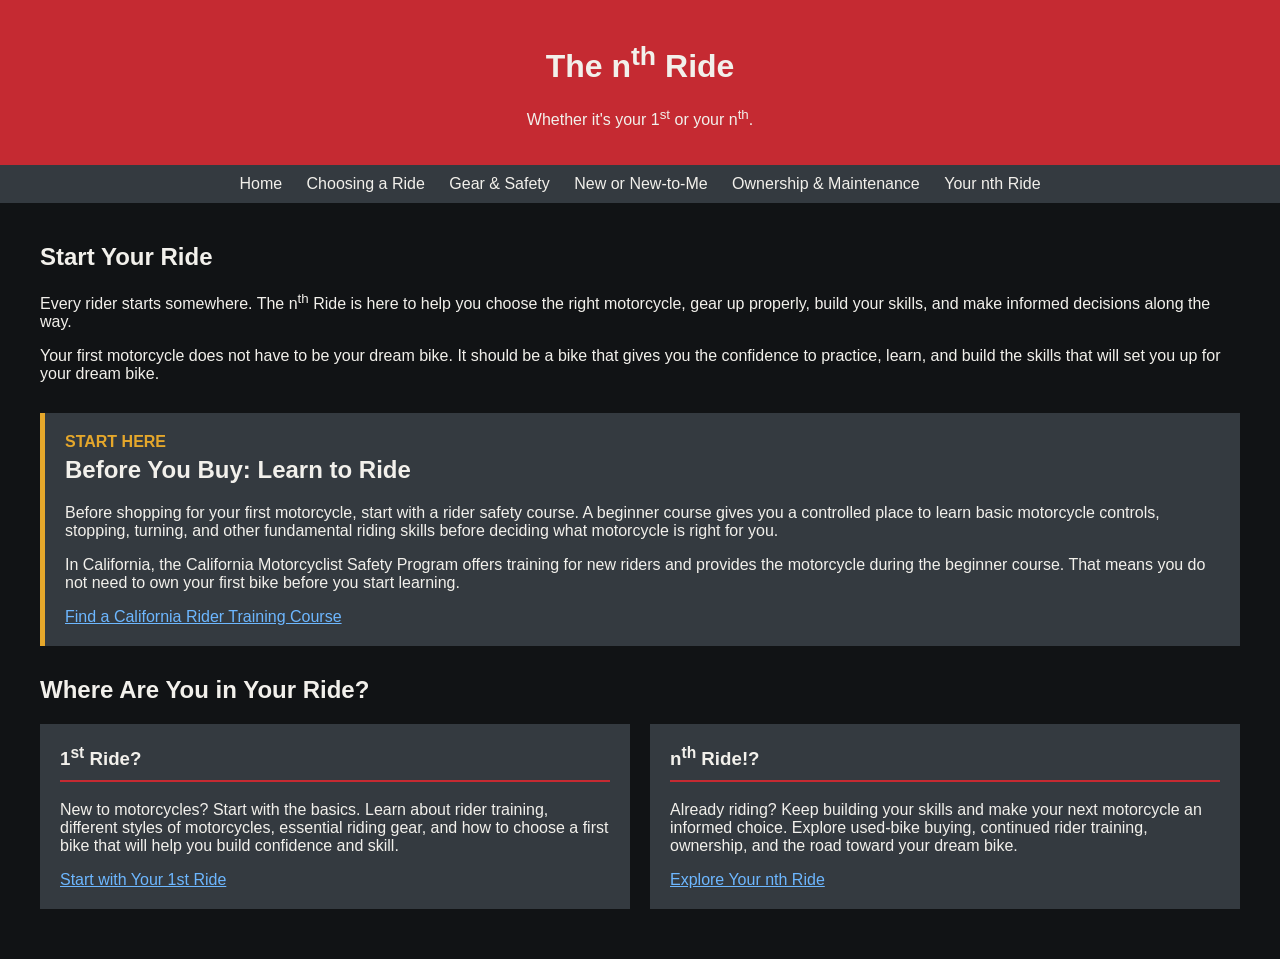
==== index.html @ 26aaca95 "Add files via upload" ====
<!DOCTYPE html>
<html lang="en">

<head>
    <title>The nth Ride</title>
    <meta charset="utf-8">
    <meta name="viewport" content="width=device-width, initial-scale=1.0">
    <link rel="stylesheet" href="css/nthride.css">
</head>

<body>

    <header>
        <h1>The n<sup>th</sup> Ride</h1>
        <p>Whether it's your 1<sup>st</sup> or your n<sup>th</sup>.</p>
    </header>

    <nav>
        <a href="index.html">Home</a>
        <a href="rides.html">Choosing a Ride</a>
        <a href="gear.html">Gear &amp; Safety</a>
        <a href="used.html">New or New-to-Me</a>
        <a href="maintenance.html">Ownership &amp; Maintenance</a>
        <a href="nthride.html">Your nth Ride</a>
    </nav>

    <main>

        <section>
            <h2>Start Your Ride</h2>

            <p>
                Every rider starts somewhere. The n<sup>th</sup> Ride is here to help
                you choose the right motorcycle, gear up properly, build your skills,
                and make informed decisions along the way.
            </p>

            <p>
                Your first motorcycle does not have to be your dream bike. It should
                be a bike that gives you the confidence to practice, learn, and build
                the skills that will set you up for your dream bike.
            </p>
        </section>

        <section class="start-here">
            <p class="step-label">START HERE</p>

            <h2>Before You Buy: Learn to Ride</h2>

            <p>
                Before shopping for your first motorcycle, start with a rider safety
                course. A beginner course gives you a controlled place to learn basic
                motorcycle controls, stopping, turning, and other fundamental riding
                skills before deciding what motorcycle is right for you.
            </p>

            <p>
                In California, the California Motorcyclist Safety Program offers
                training for new riders and provides the motorcycle during the
                beginner course. That means you do not need to own your first bike
                before you start learning.
            </p>

            <a href="https://motorcyclesafetyca.com/new-riders/">
                Find a California Rider Training Course
            </a>
        </section>

        <section class="ride-paths">
            <h2>Where Are You in Your Ride?</h2>

            <div class="path-container">

                <div class="path">
                    <h3>1<sup>st</sup> Ride?</h3>

                    <p>
                        New to motorcycles? Start with the basics. Learn about rider
                        training, different styles of motorcycles, essential riding
                        gear, and how to choose a first bike that will help you build
                        confidence and skill.
                    </p>

                    <a href="rides.html#first-rides">
                        Start with Your 1st Ride
                    </a>
                </div>

                <div class="path">
                    <h3>n<sup>th</sup> Ride!?</h3>

                    <p>
                        Already riding? Keep building your skills and make your next
                        motorcycle an informed choice. Explore used-bike buying,
                        continued rider training, ownership, and the road toward your
                        dream bike.
                    </p>

                    <a href="rides.html#nth-rides">
                        Explore Your nth Ride
                    </a>
                </div>

            </div>
        </section>

    </main>

    <footer>

    </footer>

</body>

</html>
---- css/nthride.css ----
:root {
    --text: #f2f0eb;
    --background: #111315;
    --primary: #c52a32;
    --secondary: #343a40;
    --accent: #e5a72b;
    --link: #6db7ff;
}

body {
    background-color: var(--background);
    color: var(--text);
    font-family: Arial, Helvetica, sans-serif;
    margin: 0;
}

header {
    background-color: var(--primary);
    color: var(--text);
    text-align: center;
    padding: 20px;
}

header p {
    color: var(--text);
}

nav {
    background-color: var(--secondary);
    text-align: center;
    padding: 10px;
}

nav a {
    color: var(--text);
    text-decoration: none;
    padding: 10px;
}

nav a:hover {
    color: var(--accent);
}

main {
    max-width: 1200px;
    margin: auto;
    padding: 20px;
}

section {
    margin-bottom: 30px;
}

.start-here {
    background-color: var(--secondary);
    border-left: 5px solid var(--accent);
    padding: 20px;
}

.step-label {
    color: var(--accent);
    font-weight: bold;
    margin: 0;
}

.start-here h2 {
    margin-top: 5px;
}

.path-container {
    display: flex;
    gap: 20px;
}

.path {
    flex: 1;
    background-color: var(--secondary);
    padding: 20px;
}

.path h3 {
    border-bottom: 2px solid var(--primary);
    padding-bottom: 10px;
    margin-top: 0;
}

.category-container {
    display: flex;
    flex-wrap: wrap;
    gap: 20px;
}

.category {
    flex: 1 1 300px;
    background-color: var(--secondary);
    padding: 20px;
}

.category h3 {
    border-bottom: 2px solid var(--primary);
    padding-bottom: 10px;
    margin-top: 0;
}

table {
    width: 100%;
    border-collapse: collapse;
    background-color: var(--secondary);
}

th,
td {
    padding: 10px;
    text-align: left;
    border-bottom: 1px solid var(--background);
}

th {
    background-color: var(--primary);
    color: var(--text);
}

td:nth-child(5),
th:nth-child(5) {
    text-align: center;
    color: var(--accent);
    font-weight: bold;
}

main a {
    color: var(--link);
}

main a:hover {
    color: var(--accent);
}

/* Tablet */
@media (max-width: 1024px) {

    main {
        padding: 20px;
    }

    nav a {
        padding: 8px;
    }

}

/* Smartphone */
@media (max-width: 600px) {

    header {
        padding: 15px;
    }

    nav a {
        display: block;
        padding: 8px;
    }

    main {
        padding: 15px;
    }

    .path-container {
        display: block;
    }

    .path {
        margin-bottom: 20px;
    }

}
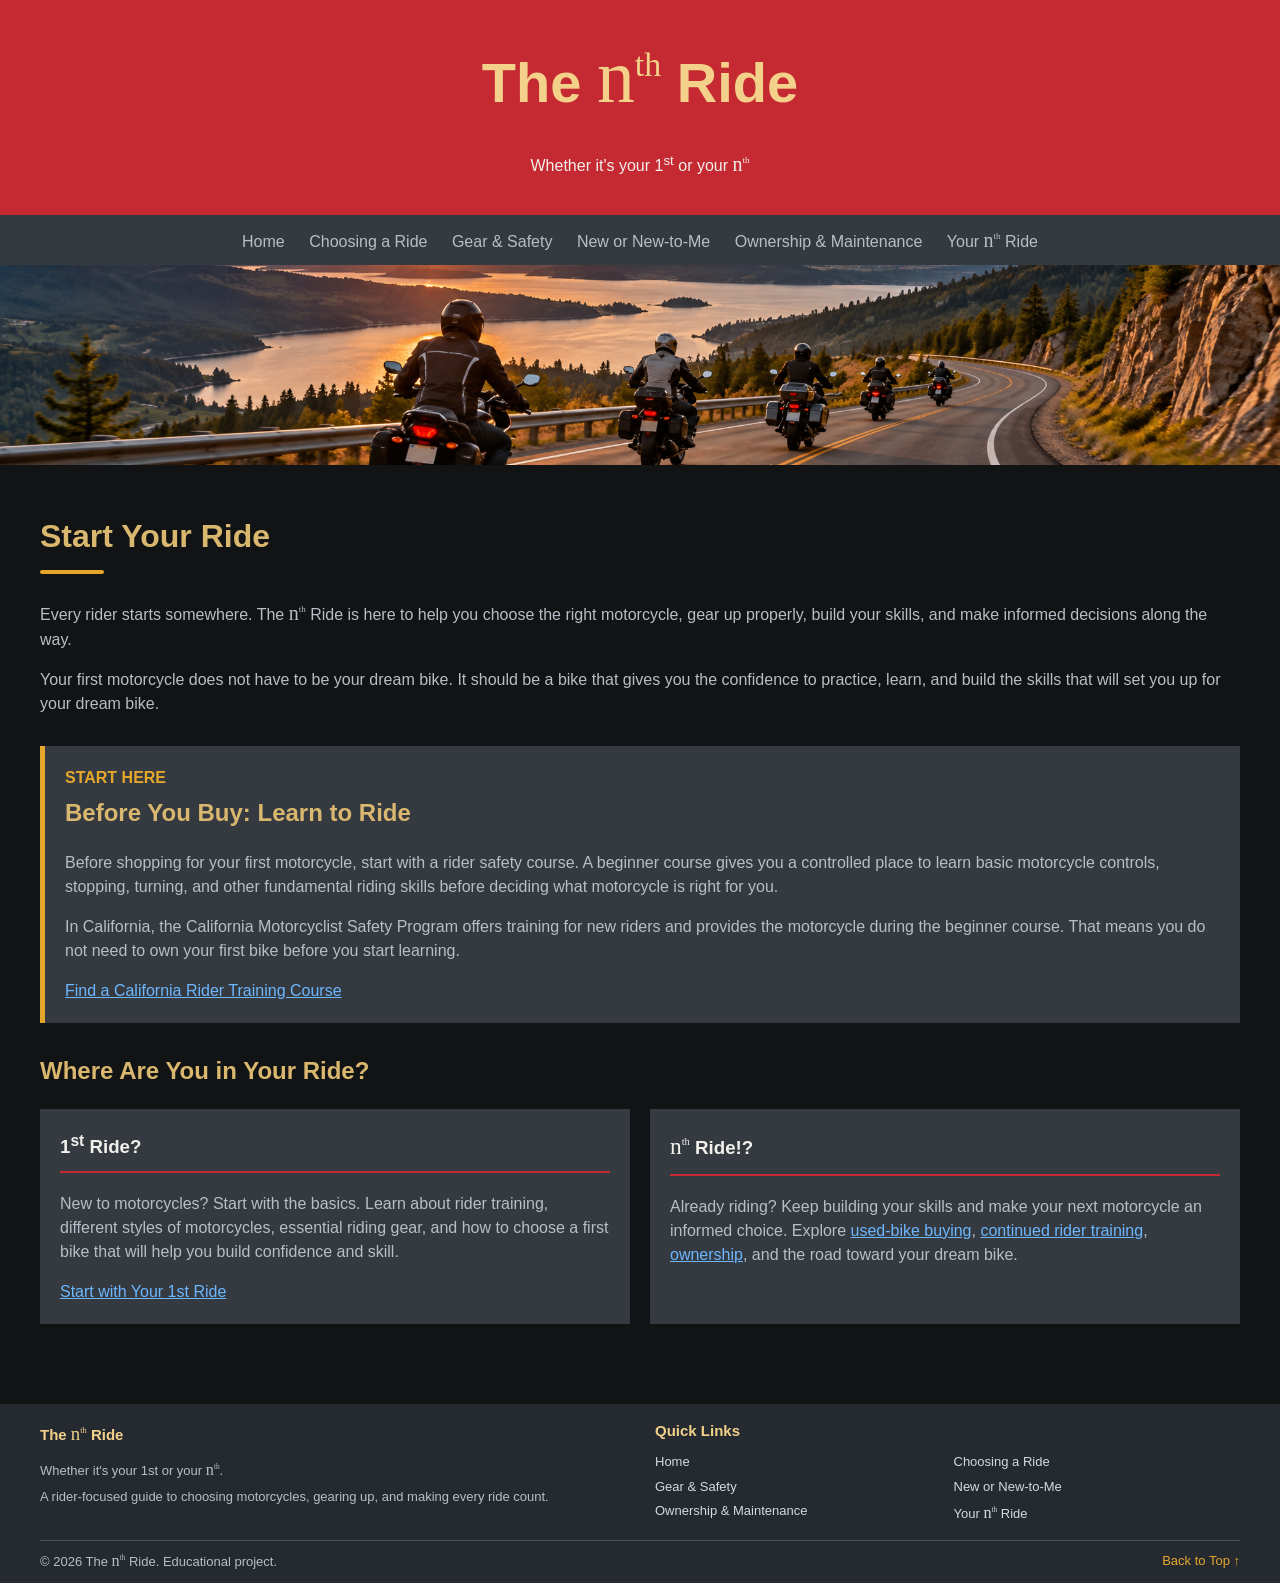
==== commit 08c6c30c: "Final Website update The nth Ride" ====
--- a/index.html
+++ b/index.html
@@ -1,115 +1,149 @@
-<!DOCTYPE html>
-<html lang="en">
-
-<head>
-    <title>The nth Ride</title>
-    <meta charset="utf-8">
-    <meta name="viewport" content="width=device-width, initial-scale=1.0">
-    <link rel="stylesheet" href="css/nthride.css">
-</head>
-
-<body>
-
-    <header>
-        <h1>The n<sup>th</sup> Ride</h1>
-        <p>Whether it's your 1<sup>st</sup> or your n<sup>th</sup>.</p>
-    </header>
-
-    <nav>
-        <a href="index.html">Home</a>
-        <a href="rides.html">Choosing a Ride</a>
-        <a href="gear.html">Gear &amp; Safety</a>
-        <a href="used.html">New or New-to-Me</a>
-        <a href="maintenance.html">Ownership &amp; Maintenance</a>
-        <a href="nthride.html">Your nth Ride</a>
-    </nav>
-
-    <main>
-
-        <section>
-            <h2>Start Your Ride</h2>
-
-            <p>
-                Every rider starts somewhere. The n<sup>th</sup> Ride is here to help
-                you choose the right motorcycle, gear up properly, build your skills,
-                and make informed decisions along the way.
-            </p>
-
-            <p>
-                Your first motorcycle does not have to be your dream bike. It should
-                be a bike that gives you the confidence to practice, learn, and build
-                the skills that will set you up for your dream bike.
-            </p>
-        </section>
-
-        <section class="start-here">
-            <p class="step-label">START HERE</p>
-
-            <h2>Before You Buy: Learn to Ride</h2>
-
-            <p>
-                Before shopping for your first motorcycle, start with a rider safety
-                course. A beginner course gives you a controlled place to learn basic
-                motorcycle controls, stopping, turning, and other fundamental riding
-                skills before deciding what motorcycle is right for you.
-            </p>
-
-            <p>
-                In California, the California Motorcyclist Safety Program offers
-                training for new riders and provides the motorcycle during the
-                beginner course. That means you do not need to own your first bike
-                before you start learning.
-            </p>
-
-            <a href="https://motorcyclesafetyca.com/new-riders/">
-                Find a California Rider Training Course
-            </a>
-        </section>
-
-        <section class="ride-paths">
-            <h2>Where Are You in Your Ride?</h2>
-
-            <div class="path-container">
-
-                <div class="path">
-                    <h3>1<sup>st</sup> Ride?</h3>
-
-                    <p>
-                        New to motorcycles? Start with the basics. Learn about rider
-                        training, different styles of motorcycles, essential riding
-                        gear, and how to choose a first bike that will help you build
-                        confidence and skill.
-                    </p>
-
-                    <a href="rides.html#first-rides">
-                        Start with Your 1st Ride
-                    </a>
-                </div>
-
-                <div class="path">
-                    <h3>n<sup>th</sup> Ride!?</h3>
-
-                    <p>
-                        Already riding? Keep building your skills and make your next
-                        motorcycle an informed choice. Explore used-bike buying,
-                        continued rider training, ownership, and the road toward your
-                        dream bike.
-                    </p>
-
-                    <a href="rides.html#nth-rides">
-                        Explore Your nth Ride
-                    </a>
-                </div>
-
-            </div>
-        </section>
-
-    </main>
-
-    <footer>
-
-    </footer>
-
-</body>
-
+<!DOCTYPE html>
+<html lang="en">
+
+<head>
+    <title>The nth Ride</title>
+    <meta charset="utf-8">
+    <meta name="viewport" content="width=device-width, initial-scale=1.0">
+    <meta name="description" content="The nth Ride helps new and experienced motorcycle riders choose motorcycles, riding gear, buying strategies, and maintenance practices as their skills grow.">
+    <meta name="keywords" content="motorcycles, beginner motorcycles, motorcycle riding, motorcycle gear, motorcycle buying, motorcycle maintenance">
+    <link rel="stylesheet" href="css/nthride.css">
+</head>
+
+<body>
+
+    <header>
+        
+    <h1 class="site-title">
+    The <span class="script-nth">n<sup>th</sup></span> Ride
+    </h1>
+
+        <p>Whether it's your 1<sup>st</sup> or your <span class="script-nth">n<sup>th</sup></span></p>
+    </header>
+
+    <nav>
+        <a href="index.html">Home</a>
+        <a href="rides.html">Choosing a Ride</a>
+        <a href="gear.html">Gear &amp; Safety</a>
+        <a href="used.html">New or New-to-Me</a>
+        <a href="maintenance.html">Ownership &amp; Maintenance</a>
+        <a href="nthride.html">Your <span class="script-nth">n<sup>th</sup></span> Ride</a>
+    </nav>
+
+    <div class="ride-banner">
+        <img src="images/Banner.png" alt="Motorcyclists riding together along a scenic mountain road">
+    </div>
+
+    <main>
+
+        <section>
+            <h1>Start Your Ride</h1>
+
+            <p>
+                Every rider starts somewhere. The <span class="script-nth">n<sup>th</sup></span> Ride is here to help
+                you choose the right motorcycle, gear up properly, build your skills,
+                and make informed decisions along the way.
+            </p>
+
+            <p>
+                Your first motorcycle does not have to be your dream bike. It should
+                be a bike that gives you the confidence to practice, learn, and build
+                the skills that will set you up for your dream bike.
+            </p>
+        </section>
+
+        <section class="start-here">
+            <p class="step-label">START HERE</p>
+
+            <h2>Before You Buy: Learn to Ride</h2>
+
+            <p>
+                Before shopping for your first motorcycle, start with a rider safety
+                course. A beginner course gives you a controlled place to learn basic
+                motorcycle controls, stopping, turning, and other fundamental riding
+                skills before deciding what motorcycle is right for you.
+            </p>
+
+            <p>
+                In California, the California Motorcyclist Safety Program offers
+                training for new riders and provides the motorcycle during the
+                beginner course. That means you do not need to own your first bike
+                before you start learning.
+            </p>
+
+            <a href="https://motorcyclesafetyca.com/new-riders/">
+                Find a California Rider Training Course
+            </a>
+        </section>
+
+        <section class="ride-paths">
+            <h2>Where Are You in Your Ride?</h2>
+
+            <div class="path-container">
+
+                
+<div class="path">
+    <h3>1<sup>st</sup> Ride?</h3>
+
+    <p>
+        New to motorcycles? Start with the basics. Learn about rider
+        training, different styles of motorcycles, essential riding
+        gear, and how to choose a first bike that will help you build
+        confidence and skill.
+    </p>
+
+    <a href="rides.html#first-rides">
+        Start with Your 1st Ride
+    </a>
+</div>
+
+<div class="path">
+    <h3><span class="script-nth">n<sup>th</sup></span> Ride!?</h3>
+
+    <p>
+        Already riding? Keep building your skills and make your next
+        motorcycle an informed choice. Explore
+        <a href="used.html">used-bike buying</a>,
+        <a href="nthride.html">continued rider training</a>,
+        <a href="maintenance.html">ownership</a>,
+        and the road toward your dream bike.
+    </p>
+</div>
+
+
+            </div>
+        </section>
+
+    </main>
+
+    <footer class="site-footer">
+    <div class="footer-content">
+        <div>
+            <h3>The <span class="script-nth">n<sup>th</sup></span> Ride</h3>
+            <p>Whether it's your 1st or your <span class="script-nth">n<sup>th</sup></span>.</p>
+            <p>A rider-focused guide to choosing motorcycles,
+               gearing up, and making every ride count.</p>
+        </div>
+
+        <div>
+            <h3>Quick Links</h3>
+            <ul>
+                <li><a href="index.html">Home</a></li>
+                <li><a href="rides.html">Choosing a Ride</a></li>
+                <li><a href="gear.html">Gear &amp; Safety</a></li>
+                <li><a href="used.html">New or New-to-Me</a></li>
+                <li><a href="maintenance.html">Ownership &amp; Maintenance</a></li>
+                <li><a href="nthride.html">Your <span class="script-nth">n<sup>th</sup></span> Ride</a></li>
+            </ul>
+        </div>
+    </div>
+
+    <div class="footer-bottom">
+        <p>&copy; 2026 The <span class="script-nth">n<sup>th</sup></span> Ride. Educational project.</p>
+        <a href="#">Back to Top &uarr;</a>
+    </div>
+</footer>
+
+</body>
+
 </html>
--- a/css/nthride.css
+++ b/css/nthride.css
@@ -1,175 +1,424 @@
-:root {
-    --text: #f2f0eb;
-    --background: #111315;
-    --primary: #c52a32;
-    --secondary: #343a40;
-    --accent: #e5a72b;
-    --link: #6db7ff;
-}
-
-body {
-    background-color: var(--background);
-    color: var(--text);
-    font-family: Arial, Helvetica, sans-serif;
-    margin: 0;
-}
-
-header {
-    background-color: var(--primary);
-    color: var(--text);
-    text-align: center;
-    padding: 20px;
-}
-
-header p {
-    color: var(--text);
-}
-
-nav {
-    background-color: var(--secondary);
-    text-align: center;
-    padding: 10px;
-}
-
-nav a {
-    color: var(--text);
-    text-decoration: none;
-    padding: 10px;
-}
-
-nav a:hover {
-    color: var(--accent);
-}
-
-main {
-    max-width: 1200px;
-    margin: auto;
-    padding: 20px;
-}
-
-section {
-    margin-bottom: 30px;
-}
-
-.start-here {
-    background-color: var(--secondary);
-    border-left: 5px solid var(--accent);
-    padding: 20px;
-}
-
-.step-label {
-    color: var(--accent);
-    font-weight: bold;
-    margin: 0;
-}
-
-.start-here h2 {
-    margin-top: 5px;
-}
-
-.path-container {
-    display: flex;
-    gap: 20px;
-}
-
-.path {
-    flex: 1;
-    background-color: var(--secondary);
-    padding: 20px;
-}
-
-.path h3 {
-    border-bottom: 2px solid var(--primary);
-    padding-bottom: 10px;
-    margin-top: 0;
-}
-
-.category-container {
-    display: flex;
-    flex-wrap: wrap;
-    gap: 20px;
-}
-
-.category {
-    flex: 1 1 300px;
-    background-color: var(--secondary);
-    padding: 20px;
-}
-
-.category h3 {
-    border-bottom: 2px solid var(--primary);
-    padding-bottom: 10px;
-    margin-top: 0;
-}
-
-table {
-    width: 100%;
-    border-collapse: collapse;
-    background-color: var(--secondary);
-}
-
-th,
-td {
-    padding: 10px;
-    text-align: left;
-    border-bottom: 1px solid var(--background);
-}
-
-th {
-    background-color: var(--primary);
-    color: var(--text);
-}
-
-td:nth-child(5),
-th:nth-child(5) {
-    text-align: center;
-    color: var(--accent);
-    font-weight: bold;
-}
-
-main a {
-    color: var(--link);
-}
-
-main a:hover {
-    color: var(--accent);
-}
-
-/* Tablet */
-@media (max-width: 1024px) {
-
-    main {
-        padding: 20px;
-    }
-
-    nav a {
-        padding: 8px;
-    }
-
-}
-
-/* Smartphone */
-@media (max-width: 600px) {
-
-    header {
-        padding: 15px;
-    }
-
-    nav a {
-        display: block;
-        padding: 8px;
-    }
-
-    main {
-        padding: 15px;
-    }
-
-    .path-container {
-        display: block;
-    }
-
-    .path {
-        margin-bottom: 20px;
-    }
-
-}+
+:root {
+    --text: #b7bec5;
+    --heading: #f2f0eb;
+    --background: #111315;
+    --primary: #c52a32;
+    --secondary: #343a40;
+    --accent: #e5a72b;
+    --link: #6db7ff;
+    --section-heading: #d9b76e;
+}
+
+
+body {
+    background-color: var(--background);
+    color: var(--text);
+    font-family: Arial, Helvetica, sans-serif;
+    margin: 0;
+    line-height: 1.5;
+}
+
+h1, h2, h3, h4 {
+    color: var(--heading);
+}
+
+main h1 {
+    color: var(--section-heading);
+    font-size: 2rem;
+    margin-bottom: 24px;
+}
+
+main h1::after {
+    content: "";
+    display: block;
+    width: 64px;
+    height: 4px;
+    background-color: var(--accent);
+    border-radius: 2px;
+    margin-top: 10px;
+}
+
+
+main h2 {
+    color: var(--section-heading);
+}
+
+header {
+    background-color: var(--primary);
+    color: var(--heading);
+    text-align: center;
+    padding: 20px;
+}
+
+header p {
+    color: var(--heading);
+}
+
+
+.site-title {
+    font-family: Arial, Helvetica, sans-serif;
+    font-size: 3.5rem;
+    font-weight: 700;
+    color: #f3d18a;
+    margin: 0 0 12px;
+}
+
+.site-title .script-nth {
+    font-family: "Segoe Print", "Comic Sans MS", cursive;
+    font-size: 1.35em;
+    font-weight: 400;
+}
+
+.site-title .script-nth sup {
+    font-size: 0.45em;
+    vertical-align: super;
+    line-height: 0;
+}
+
+.script-nth {
+    font-family: "Segoe Print", "Comic Sans MS", cursive;
+    font-size: 1.25em;
+    font-weight: 400;
+}
+
+.script-nth sup {
+    font-size: 0.45em;
+    vertical-align: super;
+    line-height: 0;
+}
+
+
+/* Shared panoramic motorcycle banner */
+.ride-banner img {
+    display: block;
+    width: 100%;
+    height: 200px;
+    object-fit: cover;
+    object-position: center 60%;
+}
+
+nav {
+    background-color: var(--secondary);
+    text-align: center;
+    padding: 10px;
+}
+
+nav a {
+    color: var(--text);
+    text-decoration: none;
+    padding: 10px;
+}
+
+nav a:hover {
+    color: var(--accent);
+}
+
+main {
+    max-width: 1200px;
+    margin: auto;
+    padding: 20px;
+}
+
+section {
+    margin-bottom: 30px;
+}
+
+.start-here {
+    background-color: var(--secondary);
+    border-left: 5px solid var(--accent);
+    padding: 20px;
+}
+
+.step-label {
+    color: var(--accent);
+    font-weight: bold;
+    margin: 0;
+}
+
+.start-here h2 {
+    margin-top: 5px;
+}
+
+.path-container {
+    display: flex;
+    gap: 20px;
+}
+
+.path {
+    flex: 1;
+    background-color: var(--secondary);
+    padding: 20px;
+}
+
+.path h3 {
+    border-bottom: 2px solid var(--primary);
+    padding-bottom: 10px;
+    margin-top: 0;
+}
+
+.category-container {
+    display: flex;
+    flex-wrap: wrap;
+    gap: 20px;
+}
+
+.category {
+    flex: 1 1 300px;
+    background-color: var(--secondary);
+    padding: 20px;
+}
+
+.category h3 {
+    border-bottom: 2px solid var(--primary);
+    padding-bottom: 10px;
+    margin-top: 0;
+}
+
+table {
+    width: 100%;
+    border-collapse: collapse;
+    background-color: var(--secondary);
+}
+
+th,
+td {
+    padding: 10px;
+    text-align: left;
+    border-bottom: 1px solid var(--background);
+}
+
+th {
+    background-color: var(--primary);
+    color: var(--heading);
+}
+
+td:nth-child(5),
+th:nth-child(5) {
+    text-align: center;
+    color: var(--accent);
+    font-weight: bold;
+}
+
+main a {
+    color: var(--link);
+}
+
+main a:hover {
+    color: var(--accent);
+}
+
+
+/* Motorcycle progression preview */
+.ride-progression {
+    display: flex;
+    align-items: center;
+    justify-content: center;
+    gap: 22px;
+    margin: 20px auto 28px;
+    max-width: 1000px;
+}
+
+.ride-progression figure {
+    flex: 1 1 0;
+    max-width: 470px;
+    margin: 0;
+    background-color: var(--secondary);
+    padding: 12px;
+}
+
+.ride-progression img {
+    display: block;
+    width: 100%;
+    height: auto;
+}
+
+.ride-progression figcaption {
+    margin-top: 10px;
+    font-weight: bold;
+    text-align: center;
+}
+
+.progression-arrow {
+    color: var(--accent);
+    font-size: 2rem;
+    font-weight: bold;
+}
+
+form {
+    max-width: 600px;
+    margin-top: 20px;
+}
+
+form p {
+    margin-bottom: 16px;
+}
+
+form label {
+    display: block;
+    margin-bottom: 6px;
+    font-weight: bold;
+}
+
+form input[type="text"],
+form input[type="email"],
+form select,
+form textarea {
+    width: 100%;
+    box-sizing: border-box;
+    padding: 8px;
+}
+
+form textarea {
+    resize: vertical;
+}
+
+form input[type="submit"] {
+    padding: 8px 18px;
+    cursor: pointer;
+}
+
+.safety-video video {
+    display: block;
+    width: 100%;
+    max-width: 700px;
+    height: auto;
+    margin-top: 15px;
+}
+
+/* Tablet */
+@media (max-width: 1024px) {
+
+    main {
+        padding: 20px;
+    }
+
+    nav a {
+        padding: 8px;
+    }
+
+}
+
+/* Smartphone */
+@media (max-width: 600px) {
+
+    header {
+        padding: 15px;
+    }
+
+    nav a {
+        display: block;
+        padding: 8px;
+    }
+
+    main {
+        padding: 15px;
+    }
+
+    .ride-progression {
+        flex-direction: column;
+    }
+
+    .progression-arrow {
+        transform: rotate(90deg);
+    }
+
+    table {
+        display: block;
+        overflow-x: auto;
+        white-space: nowrap;
+    }
+
+    .path-container {
+        display: block;
+    }
+
+    .path {
+        margin-bottom: 20px;
+    }
+}
+
+
+.site-footer {
+    background-color: #252a30;
+    color: var(--text);
+    font-size: 13px;
+    padding: 16px 20px 10px;
+    margin-top: 30px;
+}
+
+.footer-content {
+    max-width: 1200px;
+    margin: auto;
+    display: grid;
+    grid-template-columns: 1fr 1fr;
+    gap: 30px;
+}
+
+.site-footer h3 {
+    color: #f3d18a;
+    font-size: 15px;
+    margin: 0 0 10px;
+}
+
+.site-footer p {
+    margin: 5px 0;
+}
+
+.site-footer ul {
+    list-style: none;
+    padding: 0;
+    margin: 0;
+    display: grid;
+    grid-template-columns: repeat(2, minmax(0, 1fr));
+    gap: 5px 12px;
+}
+
+.site-footer li {
+    margin: 0;
+}
+
+.site-footer a {
+    color: #d4d9de;
+    text-decoration: none;
+}
+
+.site-footer a:hover {
+    color: var(--accent);
+    text-decoration: underline;
+}
+
+.footer-bottom {
+    max-width: 1200px;
+    margin: 14px auto 0;
+    padding-top: 8px;
+    border-top: 1px solid #4b525a;
+    display: flex;
+    justify-content: space-between;
+    align-items: center;
+    gap: 12px;
+}
+
+.footer-bottom p {
+    margin: 0;
+}
+
+.footer-bottom a {
+    color: var(--accent);
+}
+
+@media (max-width: 600px) {
+    .footer-content {
+        grid-template-columns: 1fr;
+        gap: 15px;
+    }
+
+    .site-footer ul {
+        grid-template-columns: 1fr 1fr;
+    }
+
+    .footer-bottom {
+        flex-direction: column;
+        align-items: flex-start;
+    }
+}
